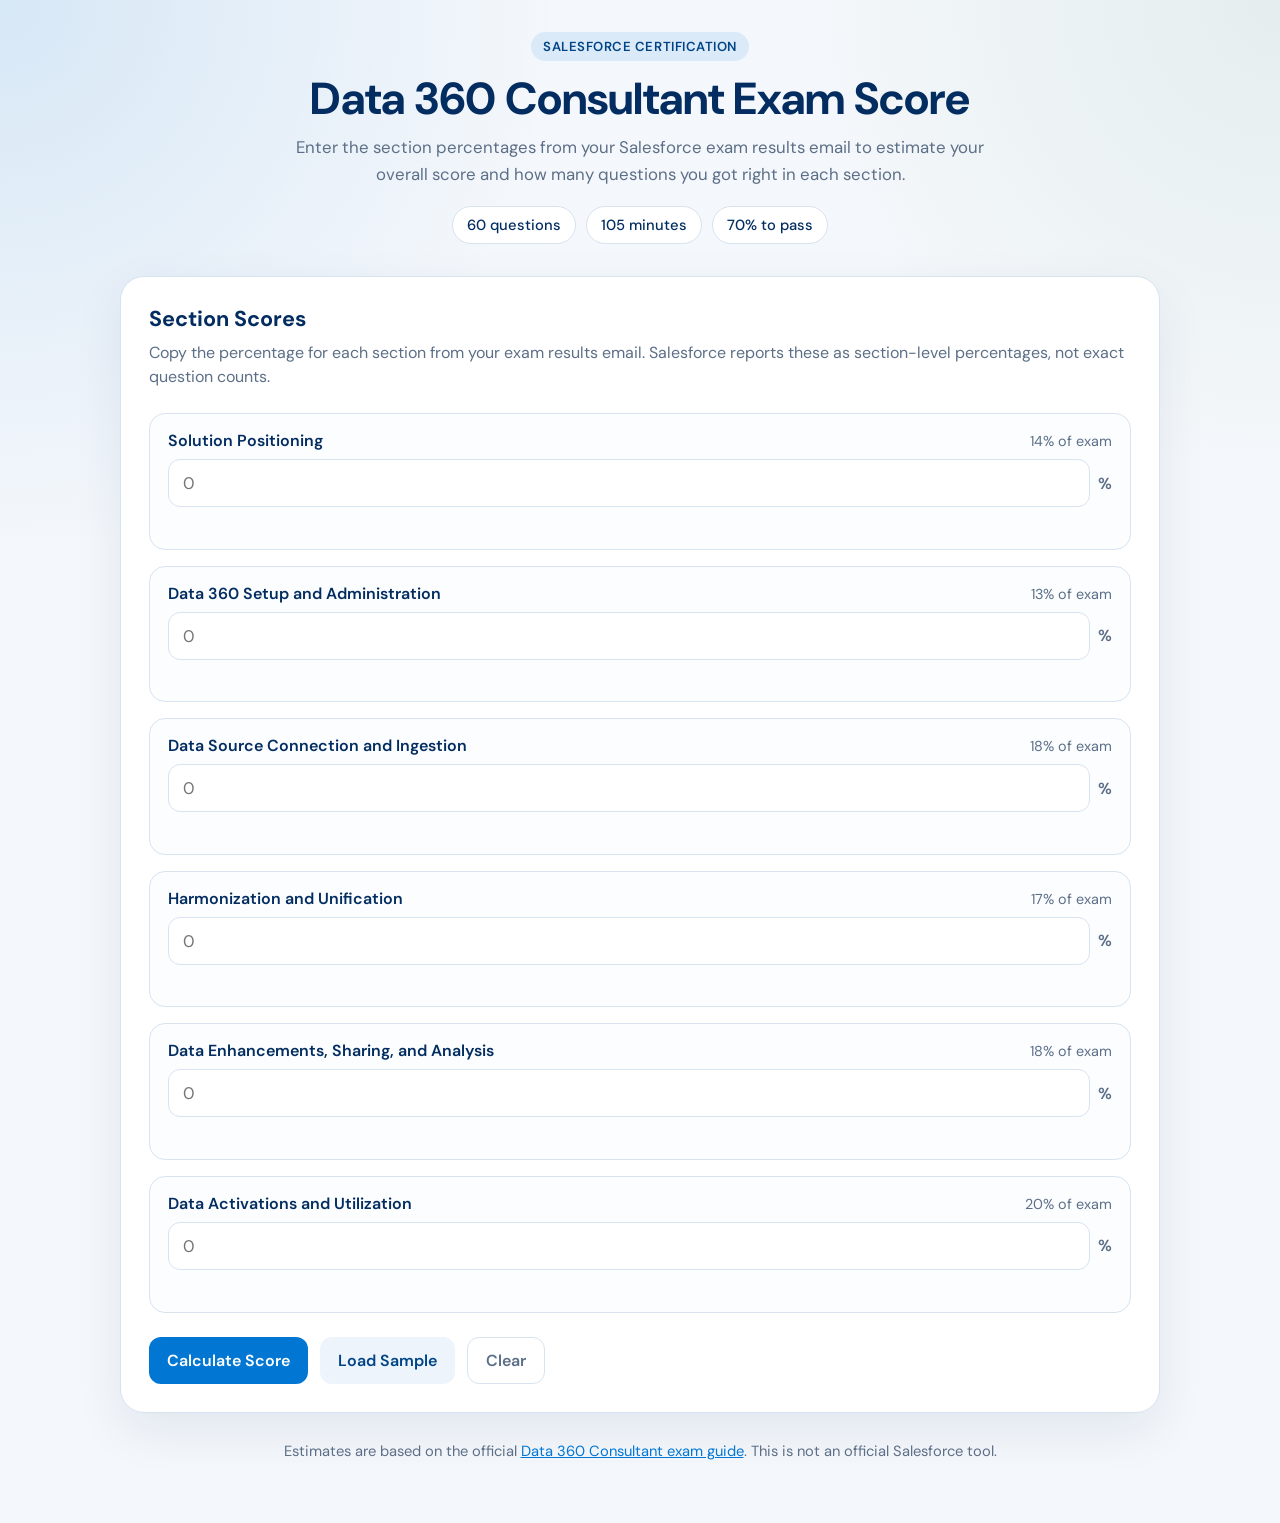
==== index.html @ 68bbe30e "Initial commit: Data 360 exam score app" ====
<!DOCTYPE html>
<html lang="en">
  <head>
    <meta charset="UTF-8" />
    <meta name="viewport" content="width=device-width, initial-scale=1.0" />
    <title>Data 360 Consultant Exam Score</title>
    <link rel="stylesheet" href="styles.css" />
    <link rel="preconnect" href="https://fonts.googleapis.com" />
    <link rel="preconnect" href="https://fonts.gstatic.com" crossorigin />
    <link
      href="https://fonts.googleapis.com/css2?family=DM+Sans:ital,opsz,wght@0,9..40,400;0,9..40,500;0,9..40,600;0,9..40,700;1,9..40,400&display=swap"
      rel="stylesheet"
    />
  </head>
  <body>
    <div class="page">
      <header class="hero">
        <div class="hero-badge">Salesforce Certification</div>
        <h1>Data 360 Consultant Exam Score</h1>
        <p class="hero-subtitle">
          Enter the section percentages from your Salesforce exam results email to
          estimate your overall score and how many questions you got right in each
          section.
        </p>
        <div class="exam-meta">
          <span>60 questions</span>
          <span>105 minutes</span>
          <span>70% to pass</span>
        </div>
      </header>

      <main class="layout">
        <section class="card input-card">
          <div class="card-header">
            <h2>Section Scores</h2>
            <p>
              Copy the percentage for each section from your exam results email.
              Salesforce reports these as section-level percentages, not exact
              question counts.
            </p>
          </div>

          <form id="score-form" novalidate>
            <div id="section-inputs" class="section-inputs"></div>

            <div class="form-actions">
              <button type="submit" class="btn btn-primary">
                Calculate Score
              </button>
              <button type="button" id="sample-btn" class="btn btn-secondary">
                Load Sample
              </button>
              <button type="button" id="clear-btn" class="btn btn-ghost">
                Clear
              </button>
            </div>
          </form>
        </section>

        <section id="results-card" class="card results-card hidden" aria-live="polite">
          <div class="card-header">
            <h2>Your Results</h2>
            <p id="results-subtitle">Estimated from your section percentages.</p>
          </div>

          <div class="overall-score">
            <div class="score-ring" id="score-ring">
              <svg viewBox="0 0 120 120" aria-hidden="true">
                <circle class="score-ring-track" cx="60" cy="60" r="52" />
                <circle class="score-ring-fill" id="score-ring-fill" cx="60" cy="60" r="52" />
              </svg>
              <div class="score-ring-label">
                <span class="score-value" id="overall-score">0%</span>
                <span class="score-caption">Overall Score</span>
              </div>
            </div>

            <div class="overall-details">
              <div id="pass-badge" class="pass-badge">Pass</div>
              <div class="stat-grid">
                <div class="stat">
                  <span class="stat-label">Passing Score</span>
                  <span class="stat-value">70%</span>
                </div>
                <div class="stat">
                  <span class="stat-label">Est. Questions Correct</span>
                  <span class="stat-value" id="total-correct">0 / 60</span>
                </div>
                <div class="stat">
                  <span class="stat-label">Points From Passing</span>
                  <span class="stat-value" id="points-from-pass">0</span>
                </div>
              </div>
              <p id="result-message" class="result-message"></p>
            </div>
          </div>

          <div class="breakdown">
            <h3>Section Breakdown</h3>
            <p class="breakdown-copy">
              Sections are ordered by room to improve. Each section includes links
              to official Salesforce Help articles and Trailhead modules for that
              topic.
            </p>
            <div id="section-results" class="section-results"></div>
          </div>
        </section>
      </main>

      <footer class="footer">
        <p>
          Estimates are based on the official
          <a
            href="https://help.salesforce.com/s/articleView?id=005298940&type=1"
            target="_blank"
            rel="noopener noreferrer"
            >Data 360 Consultant exam guide</a
          >. This is not an official Salesforce tool.
        </p>
      </footer>
    </div>

    <script src="app.js"></script>
  </body>
</html>
---- styles.css ----
:root {
  --bg: #f4f7fb;
  --surface: #ffffff;
  --text: #032d60;
  --text-muted: #5c6f87;
  --border: #d8e3f0;
  --primary: #0176d3;
  --primary-dark: #014486;
  --success: #2e844a;
  --success-soft: #e8f5ec;
  --danger: #ba0517;
  --danger-soft: #fde8ea;
  --ring-track: #e5edf7;
  --shadow: 0 18px 50px rgba(3, 45, 96, 0.08);
}

* {
  box-sizing: border-box;
}

body {
  margin: 0;
  font-family: "DM Sans", system-ui, sans-serif;
  color: var(--text);
  background:
    radial-gradient(circle at top left, rgba(1, 118, 211, 0.12), transparent 28%),
    radial-gradient(circle at top right, rgba(46, 132, 74, 0.08), transparent 24%),
    var(--bg);
}

a {
  color: var(--primary);
}

.page {
  max-width: 1080px;
  margin: 0 auto;
  padding: 32px 20px 48px;
}

.hero {
  text-align: center;
  margin-bottom: 32px;
}

.hero-badge {
  display: inline-block;
  padding: 6px 12px;
  border-radius: 999px;
  background: rgba(1, 118, 211, 0.1);
  color: var(--primary-dark);
  font-size: 0.82rem;
  font-weight: 600;
  letter-spacing: 0.04em;
  text-transform: uppercase;
}

.hero h1 {
  margin: 14px 0 10px;
  font-size: clamp(2rem, 4vw, 2.8rem);
  line-height: 1.1;
}

.hero-subtitle {
  max-width: 720px;
  margin: 0 auto;
  color: var(--text-muted);
  font-size: 1.05rem;
  line-height: 1.6;
}

.exam-meta {
  display: flex;
  justify-content: center;
  flex-wrap: wrap;
  gap: 10px;
  margin-top: 18px;
}

.exam-meta span {
  padding: 8px 14px;
  border-radius: 999px;
  background: var(--surface);
  border: 1px solid var(--border);
  font-size: 0.92rem;
  font-weight: 500;
}

.layout {
  display: grid;
  gap: 24px;
}

.card {
  background: var(--surface);
  border: 1px solid var(--border);
  border-radius: 24px;
  box-shadow: var(--shadow);
  padding: 28px;
}

.card-header h2,
.breakdown h3 {
  margin: 0 0 8px;
  font-size: 1.35rem;
}

.card-header p,
.breakdown p {
  margin: 0;
  color: var(--text-muted);
  line-height: 1.5;
}

.section-inputs {
  display: grid;
  gap: 16px;
  margin-top: 24px;
}

.section-input {
  display: grid;
  gap: 8px;
  padding: 16px 18px;
  border: 1px solid var(--border);
  border-radius: 16px;
  background: #fbfdff;
}

.section-input-copy {
  display: flex;
  justify-content: space-between;
  gap: 12px;
  align-items: baseline;
}

.section-input-name {
  font-weight: 600;
}

.section-input-weight {
  color: var(--text-muted);
  font-size: 0.9rem;
  white-space: nowrap;
}

.section-input-field {
  display: flex;
  align-items: center;
  gap: 8px;
}

.section-input-field input {
  width: 100%;
  border: 1px solid var(--border);
  border-radius: 12px;
  padding: 12px 14px;
  font: inherit;
  font-size: 1.05rem;
  color: var(--text);
  background: var(--surface);
}

.section-input-field input:focus {
  outline: 2px solid rgba(1, 118, 211, 0.25);
  border-color: var(--primary);
}

.input-suffix {
  color: var(--text-muted);
  font-weight: 600;
}

.field-error {
  min-height: 1.1rem;
  color: var(--danger);
  font-size: 0.88rem;
}

.form-actions {
  display: flex;
  flex-wrap: wrap;
  gap: 12px;
  margin-top: 24px;
}

.btn {
  border: none;
  border-radius: 12px;
  padding: 12px 18px;
  font: inherit;
  font-weight: 600;
  cursor: pointer;
  transition: transform 0.15s ease, background 0.15s ease;
}

.btn:hover {
  transform: translateY(-1px);
}

.btn-primary {
  background: var(--primary);
  color: white;
}

.btn-primary:hover {
  background: var(--primary-dark);
}

.btn-secondary {
  background: #eef4fb;
  color: var(--primary-dark);
}

.btn-ghost {
  background: transparent;
  color: var(--text-muted);
  border: 1px solid var(--border);
}

.hidden {
  display: none;
}

.overall-score {
  display: grid;
  grid-template-columns: 180px 1fr;
  gap: 28px;
  align-items: center;
  margin-top: 24px;
}

.score-ring {
  position: relative;
  width: 180px;
  height: 180px;
}

.score-ring svg {
  width: 100%;
  height: 100%;
  transform: rotate(-90deg);
}

.score-ring-track,
.score-ring-fill {
  fill: none;
  stroke-width: 10;
}

.score-ring-track {
  stroke: var(--ring-track);
}

.score-ring-fill {
  stroke: var(--primary);
  stroke-linecap: round;
  transition: stroke-dashoffset 0.5s ease;
}

.score-ring-label {
  position: absolute;
  inset: 0;
  display: flex;
  flex-direction: column;
  align-items: center;
  justify-content: center;
}

.score-value {
  font-size: 2rem;
  font-weight: 700;
}

.score-caption {
  color: var(--text-muted);
  font-size: 0.9rem;
}

.pass-badge {
  display: inline-flex;
  align-items: center;
  padding: 8px 14px;
  border-radius: 999px;
  font-weight: 700;
  margin-bottom: 16px;
}

.pass-badge.pass {
  background: var(--success-soft);
  color: var(--success);
}

.pass-badge.fail {
  background: var(--danger-soft);
  color: var(--danger);
}

.stat-grid {
  display: grid;
  grid-template-columns: repeat(3, minmax(0, 1fr));
  gap: 12px;
}

.stat {
  padding: 14px;
  border-radius: 14px;
  background: #f8fbff;
  border: 1px solid var(--border);
}

.stat-label {
  display: block;
  color: var(--text-muted);
  font-size: 0.86rem;
  margin-bottom: 6px;
}

.stat-value {
  font-size: 1.2rem;
  font-weight: 700;
}

.result-message {
  margin: 18px 0 0;
  color: var(--text-muted);
  line-height: 1.5;
}

.breakdown {
  margin-top: 28px;
}

.breakdown-copy {
  margin: 0 0 4px;
  color: var(--text-muted);
  line-height: 1.5;
}

.section-results {
  display: grid;
  gap: 14px;
  margin-top: 16px;
}

.section-result {
  padding: 18px;
  border-radius: 16px;
  border: 1px solid var(--border);
  background: #fbfdff;
}

.section-result-header {
  display: flex;
  justify-content: space-between;
  gap: 16px;
  align-items: start;
}

.section-result-header h4 {
  margin: 0 0 4px;
  font-size: 1rem;
}

.section-result-header p {
  margin: 0;
  color: var(--text-muted);
  font-size: 0.9rem;
}

.section-result-score {
  text-align: right;
}

.section-result-score span {
  display: block;
  font-size: 1.35rem;
  font-weight: 700;
}

.section-result-score small {
  color: var(--text-muted);
}

.progress-bar {
  height: 10px;
  margin-top: 14px;
  border-radius: 999px;
  background: var(--ring-track);
  overflow: hidden;
}

.progress-fill {
  height: 100%;
  border-radius: inherit;
  background: linear-gradient(90deg, var(--primary), #3ba0ff);
}

.section-result-footer {
  display: flex;
  justify-content: space-between;
  gap: 12px;
  margin-top: 10px;
  color: var(--text-muted);
  font-size: 0.88rem;
}

.study-resources {
  margin-top: 16px;
  padding-top: 16px;
  border-top: 1px solid var(--border);
}

.study-resources-priority {
  background: #f3f8ff;
  margin: 16px -18px -18px;
  padding: 16px 18px 18px;
  border-top: 1px solid #c9dcf3;
  border-radius: 0 0 16px 16px;
}

.study-resources-header {
  display: flex;
  align-items: center;
  justify-content: space-between;
  gap: 12px;
  margin-bottom: 10px;
}

.study-resources-title {
  font-size: 0.92rem;
  font-weight: 700;
  color: var(--text);
}

.study-resources-badge {
  padding: 4px 10px;
  border-radius: 999px;
  background: rgba(1, 118, 211, 0.12);
  color: var(--primary-dark);
  font-size: 0.78rem;
  font-weight: 700;
  text-transform: uppercase;
  letter-spacing: 0.03em;
}

.study-link-list {
  list-style: none;
  margin: 0;
  padding: 0;
  display: grid;
  gap: 8px;
}

.study-link {
  display: flex;
  align-items: center;
  justify-content: space-between;
  gap: 12px;
  padding: 10px 12px;
  border: 1px solid var(--border);
  border-radius: 12px;
  background: var(--surface);
  color: var(--text);
  text-decoration: none;
  transition: border-color 0.15s ease, background 0.15s ease, transform 0.15s ease;
}

.study-link:hover {
  border-color: var(--primary);
  background: #f7fbff;
  transform: translateX(2px);
}

.study-link-label {
  font-size: 0.92rem;
  font-weight: 600;
}

.study-link-source {
  flex-shrink: 0;
  padding: 4px 8px;
  border-radius: 999px;
  background: #eef4fb;
  color: var(--primary-dark);
  font-size: 0.75rem;
  font-weight: 700;
}

.footer {
  margin-top: 28px;
  text-align: center;
  color: var(--text-muted);
  font-size: 0.92rem;
}

@media (max-width: 760px) {
  .overall-score,
  .stat-grid {
    grid-template-columns: 1fr;
  }

  .score-ring {
    margin: 0 auto;
  }

  .section-input-copy {
    flex-direction: column;
    align-items: flex-start;
  }

  .section-result-header,
  .section-result-footer {
    flex-direction: column;
  }

  .section-result-score {
    text-align: left;
  }
}
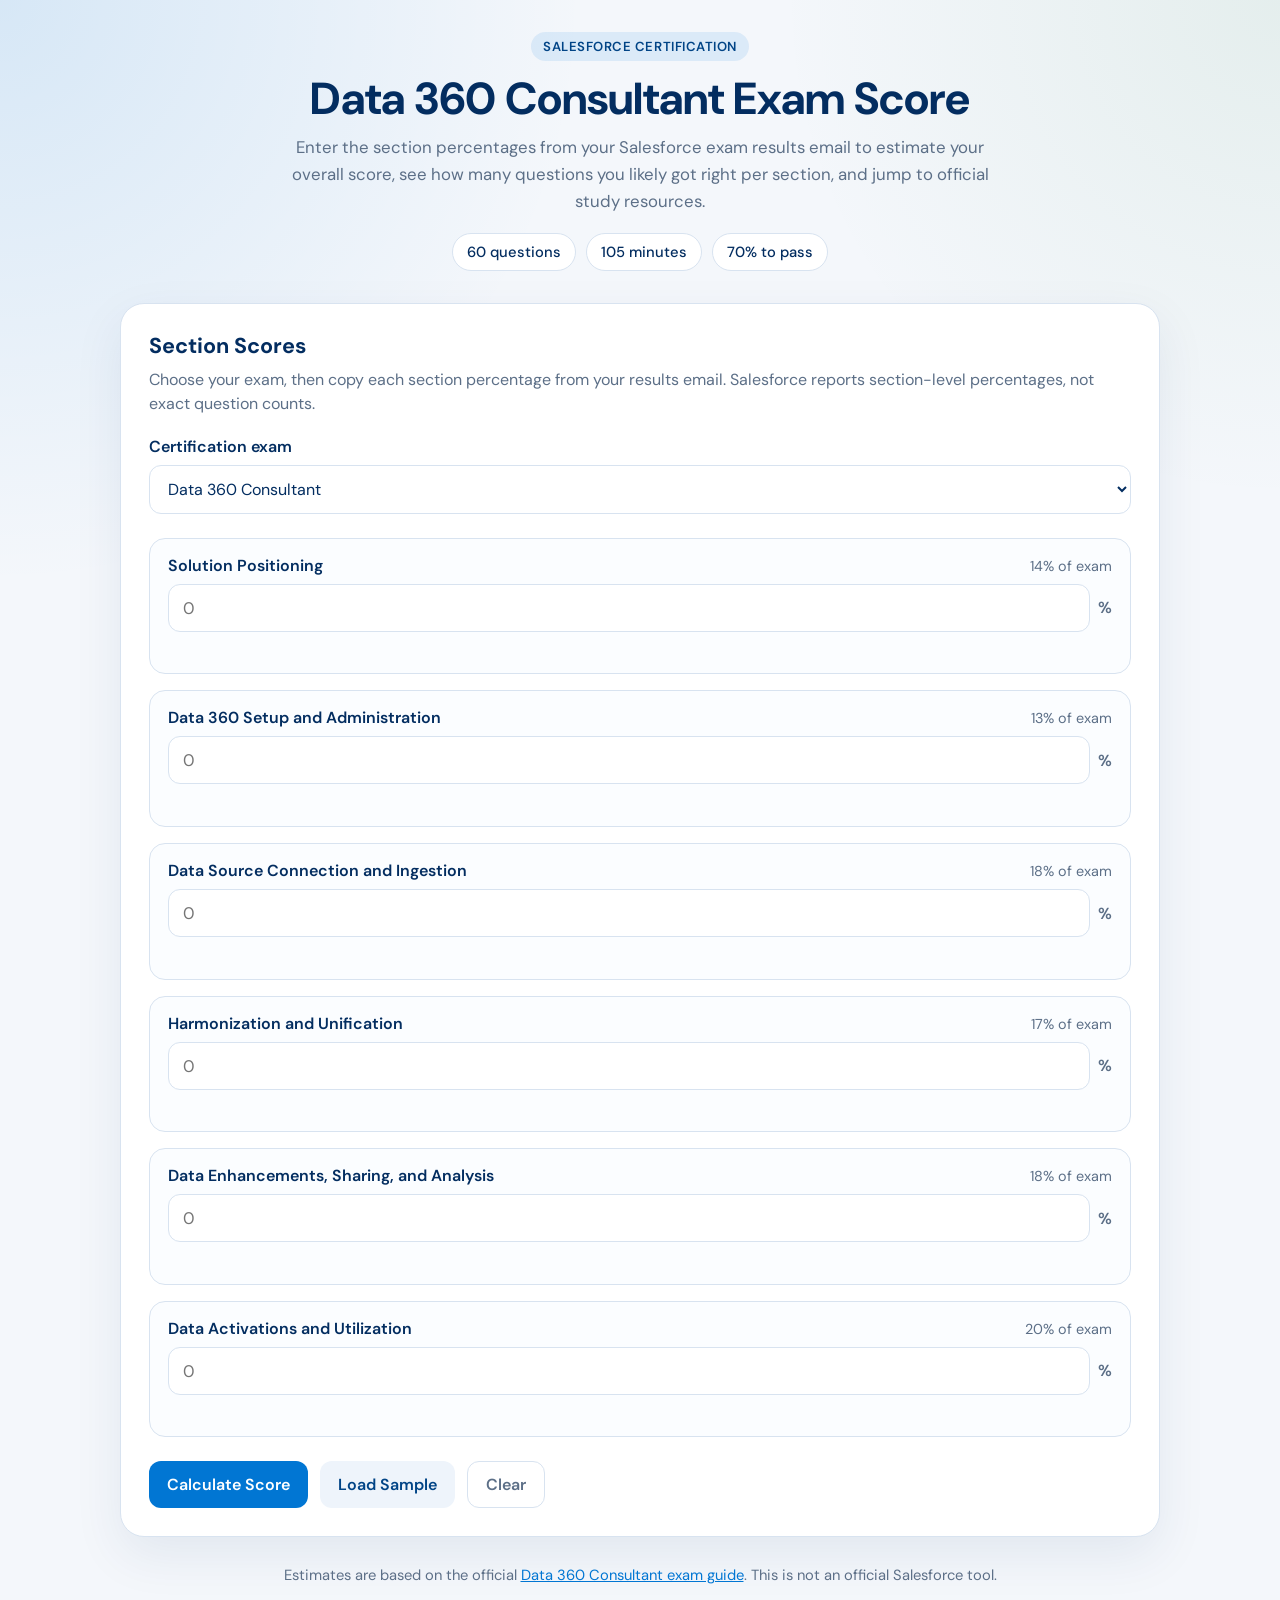
==== commit 449b0c43: "Add Marketing Cloud Email Specialist exam and section color tiers - Exam selector for Data 360 Consu" ====
--- a/index.html
+++ b/index.html
@@ -3,7 +3,7 @@
   <head>
     <meta charset="UTF-8" />
     <meta name="viewport" content="width=device-width, initial-scale=1.0" />
-    <title>Data 360 Consultant Exam Score</title>
+    <title>Salesforce Exam Score Calculator</title>
     <link rel="stylesheet" href="styles.css" />
     <link rel="preconnect" href="https://fonts.googleapis.com" />
     <link rel="preconnect" href="https://fonts.gstatic.com" crossorigin />
@@ -16,17 +16,13 @@
     <div class="page">
       <header class="hero">
         <div class="hero-badge">Salesforce Certification</div>
-        <h1>Data 360 Consultant Exam Score</h1>
+        <h1 id="hero-title">Salesforce Exam Score</h1>
         <p class="hero-subtitle">
           Enter the section percentages from your Salesforce exam results email to
-          estimate your overall score and how many questions you got right in each
-          section.
+          estimate your overall score, see how many questions you likely got right
+          per section, and jump to official study resources.
         </p>
-        <div class="exam-meta">
-          <span>60 questions</span>
-          <span>105 minutes</span>
-          <span>70% to pass</span>
-        </div>
+        <div class="exam-meta" id="exam-meta"></div>
       </header>
 
       <main class="layout">
@@ -34,11 +30,16 @@
           <div class="card-header">
             <h2>Section Scores</h2>
             <p>
-              Copy the percentage for each section from your exam results email.
-              Salesforce reports these as section-level percentages, not exact
-              question counts.
+              Choose your exam, then copy each section percentage from your results
+              email. Salesforce reports section-level percentages, not exact question
+              counts.
             </p>
           </div>
+
+          <label class="exam-select-label" for="exam-select">
+            <span>Certification exam</span>
+            <select id="exam-select" class="exam-select"></select>
+          </label>
 
           <form id="score-form" novalidate>
             <div id="section-inputs" class="section-inputs"></div>
@@ -63,6 +64,12 @@
             <p id="results-subtitle">Estimated from your section percentages.</p>
           </div>
 
+          <div class="score-legend" aria-label="Section score color guide">
+            <span class="legend-item legend-weak">59% or below — needs focus</span>
+            <span class="legend-item legend-mid">60–84% — getting there</span>
+            <span class="legend-item legend-strong">85%+ — strong section</span>
+          </div>
+
           <div class="overall-score">
             <div class="score-ring" id="score-ring">
               <svg viewBox="0 0 120 120" aria-hidden="true">
@@ -80,7 +87,7 @@
               <div class="stat-grid">
                 <div class="stat">
                   <span class="stat-label">Passing Score</span>
-                  <span class="stat-value">70%</span>
+                  <span class="stat-value" id="passing-score">70%</span>
                 </div>
                 <div class="stat">
                   <span class="stat-label">Est. Questions Correct</span>
@@ -98,9 +105,9 @@
           <div class="breakdown">
             <h3>Section Breakdown</h3>
             <p class="breakdown-copy">
-              Sections are ordered by room to improve. Each section includes links
-              to official Salesforce Help articles and Trailhead modules for that
-              topic.
+              Sections are ordered by room to improve. Each card is color-coded by
+              your section score and includes official Salesforce Help articles and
+              Trailhead modules.
             </p>
             <div id="section-results" class="section-results"></div>
           </div>
@@ -111,15 +118,17 @@
         <p>
           Estimates are based on the official
           <a
+            id="exam-guide-link"
             href="https://help.salesforce.com/s/articleView?id=005298940&type=1"
             target="_blank"
             rel="noopener noreferrer"
-            >Data 360 Consultant exam guide</a
+            >exam guide</a
           >. This is not an official Salesforce tool.
         </p>
       </footer>
     </div>
 
+    <script src="exams.js"></script>
     <script src="app.js"></script>
   </body>
 </html>
--- a/styles.css
+++ b/styles.css
@@ -112,6 +112,32 @@
   line-height: 1.5;
 }
 
+.exam-select-label {
+  display: grid;
+  gap: 8px;
+  margin-top: 20px;
+}
+
+.exam-select-label span {
+  font-weight: 600;
+}
+
+.exam-select {
+  width: 100%;
+  border: 1px solid var(--border);
+  border-radius: 12px;
+  padding: 12px 14px;
+  font: inherit;
+  font-size: 1rem;
+  color: var(--text);
+  background: var(--surface);
+}
+
+.exam-select:focus {
+  outline: 2px solid rgba(1, 118, 211, 0.25);
+  border-color: var(--primary);
+}
+
 .section-inputs {
   display: grid;
   gap: 16px;
@@ -337,6 +363,39 @@
   line-height: 1.5;
 }
 
+.score-legend {
+  display: flex;
+  flex-wrap: wrap;
+  gap: 10px;
+  margin-top: 16px;
+}
+
+.legend-item {
+  padding: 8px 12px;
+  border-radius: 999px;
+  font-size: 0.84rem;
+  font-weight: 600;
+  border: 1px solid transparent;
+}
+
+.legend-weak {
+  background: #fde8ea;
+  color: #8a1538;
+  border-color: #f5c6cb;
+}
+
+.legend-mid {
+  background: #fff8e1;
+  color: #7a5c00;
+  border-color: #ffe082;
+}
+
+.legend-strong {
+  background: #e8f5ec;
+  color: #1f6b35;
+  border-color: #b7dfc4;
+}
+
 .section-results {
   display: grid;
   gap: 14px;
@@ -348,6 +407,57 @@
   border-radius: 16px;
   border: 1px solid var(--border);
   background: #fbfdff;
+}
+
+.section-tier-weak {
+  background: #fff5f5;
+  border-color: #f0c4c8;
+}
+
+.section-tier-mid {
+  background: #fffdf3;
+  border-color: #f0e0a8;
+}
+
+.section-tier-strong {
+  background: #f4fbf6;
+  border-color: #b9dfc6;
+}
+
+.section-tier-badge {
+  display: inline-block;
+  margin-top: 6px;
+  padding: 4px 10px;
+  border-radius: 999px;
+  font-size: 0.75rem;
+  font-weight: 700;
+}
+
+.section-tier-weak .section-tier-badge {
+  background: #fde8ea;
+  color: #8a1538;
+}
+
+.section-tier-mid .section-tier-badge {
+  background: #fff8e1;
+  color: #7a5c00;
+}
+
+.section-tier-strong .section-tier-badge {
+  background: #e8f5ec;
+  color: #1f6b35;
+}
+
+.progress-fill-weak {
+  background: linear-gradient(90deg, #d9534f, #f08080);
+}
+
+.progress-fill-mid {
+  background: linear-gradient(90deg, #e6b800, #ffd54f);
+}
+
+.progress-fill-strong {
+  background: linear-gradient(90deg, #2e844a, #5cb87a);
 }
 
 .section-result-header {
@@ -517,4 +627,8 @@
   .section-result-score {
     text-align: left;
   }
+
+  .score-legend {
+    flex-direction: column;
+  }
 }
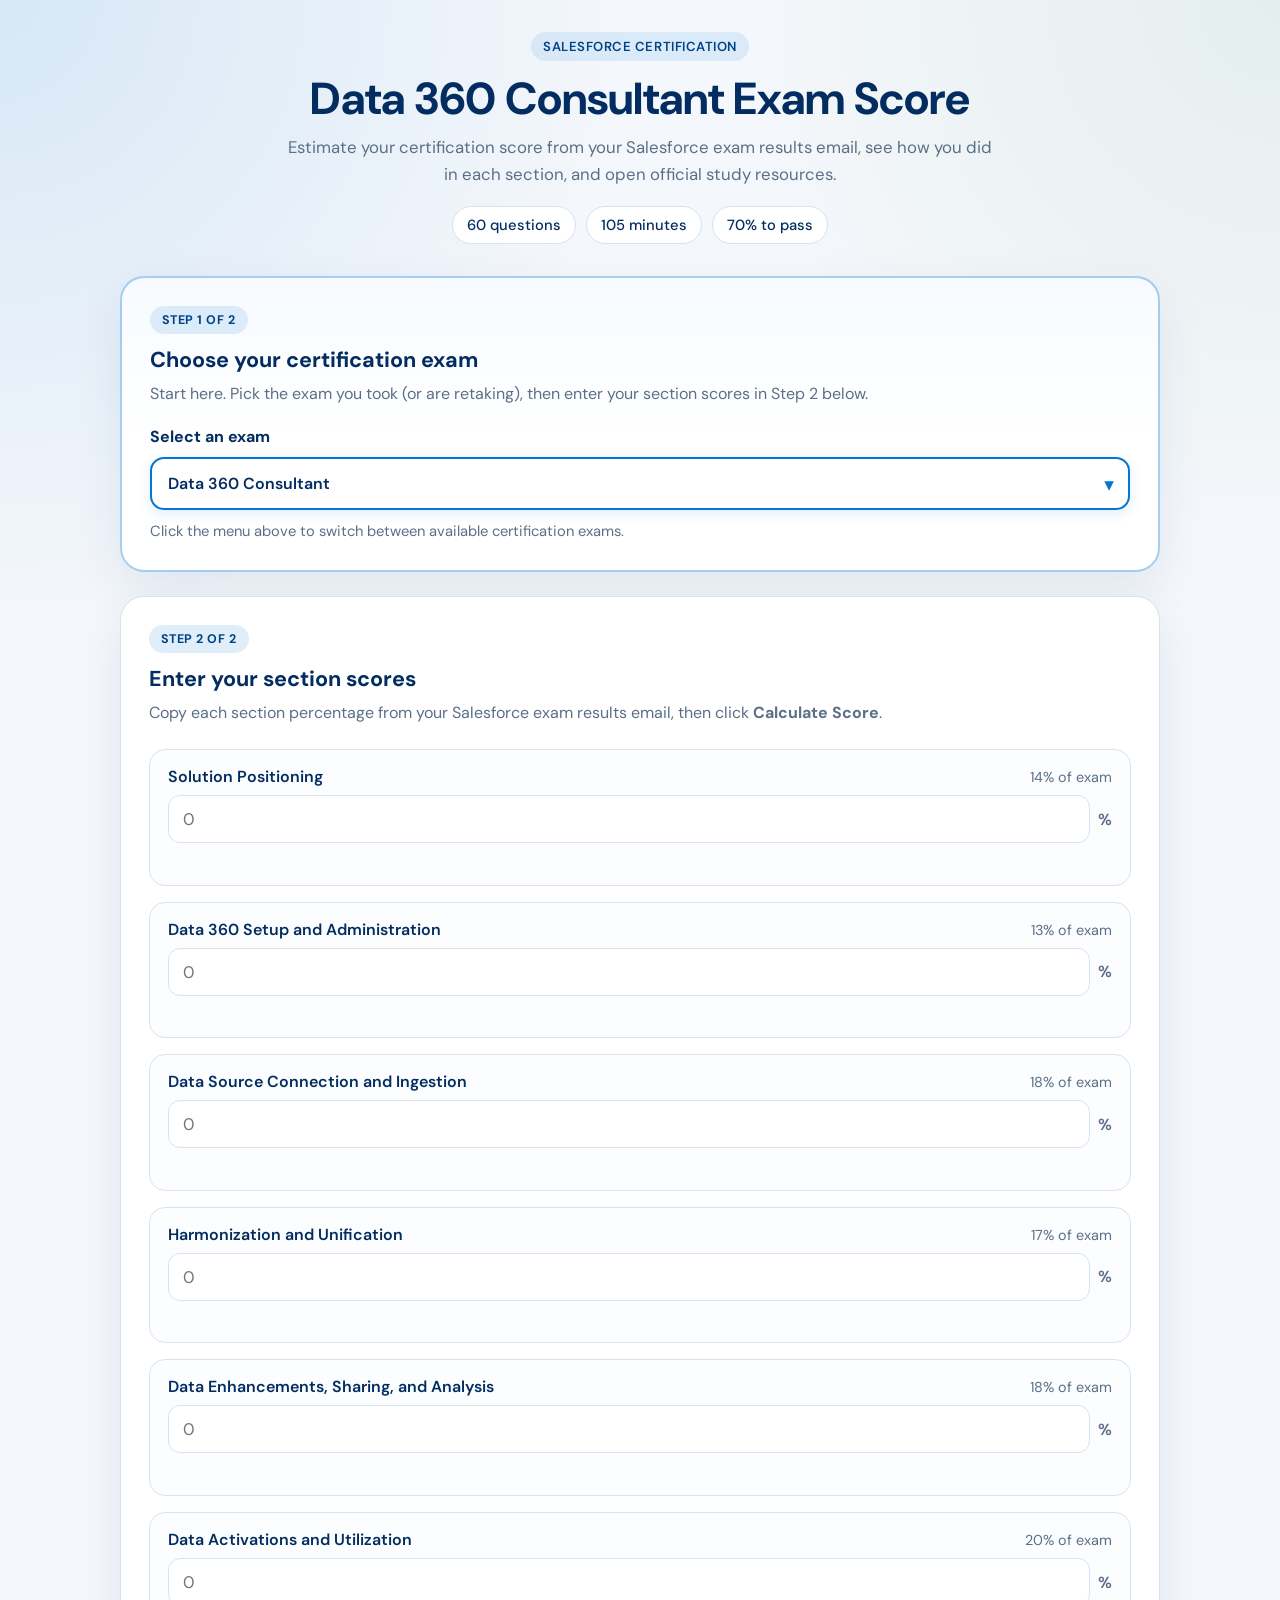
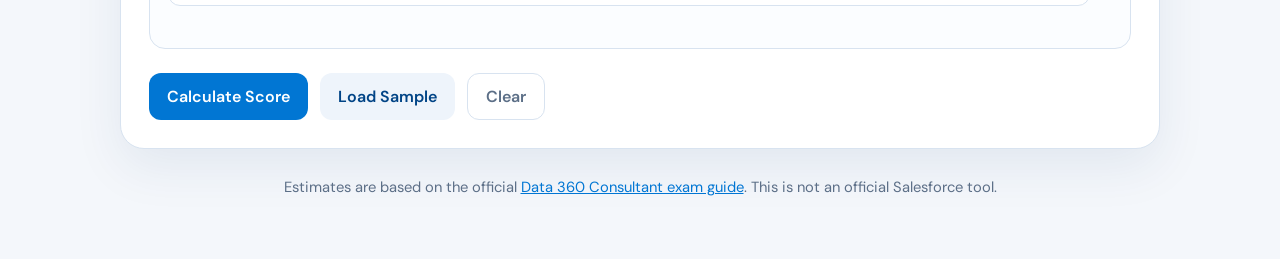
==== commit 9dfb8687: "Improve exam picker and section breakdown UX Make the exam selector a clear Step 1 card with instruc" ====
--- a/index.html
+++ b/index.html
@@ -18,28 +18,44 @@
         <div class="hero-badge">Salesforce Certification</div>
         <h1 id="hero-title">Salesforce Exam Score</h1>
         <p class="hero-subtitle">
-          Enter the section percentages from your Salesforce exam results email to
-          estimate your overall score, see how many questions you likely got right
-          per section, and jump to official study resources.
+          Estimate your certification score from your Salesforce exam results email,
+          see how you did in each section, and open official study resources.
         </p>
         <div class="exam-meta" id="exam-meta"></div>
       </header>
 
       <main class="layout">
+        <section class="card exam-picker-card" aria-labelledby="exam-picker-heading">
+          <div class="step-badge">Step 1 of 2</div>
+          <h2 id="exam-picker-heading" class="exam-picker-title">
+            Choose your certification exam
+          </h2>
+          <p class="exam-picker-copy">
+            Start here. Pick the exam you took (or are retaking), then enter your
+            section scores in Step 2 below.
+          </p>
+
+          <label class="exam-select-label" for="exam-select">
+            <span class="exam-select-label-text">Select an exam</span>
+            <div class="exam-select-wrap">
+              <select id="exam-select" class="exam-select" aria-describedby="exam-select-hint"></select>
+              <span class="exam-select-chevron" aria-hidden="true">▾</span>
+            </div>
+          </label>
+          <p id="exam-select-hint" class="exam-select-hint">
+            Click the menu above to switch between available certification exams.
+          </p>
+        </section>
+
         <section class="card input-card">
           <div class="card-header">
-            <h2>Section Scores</h2>
+            <div class="step-badge">Step 2 of 2</div>
+            <h2>Enter your section scores</h2>
             <p>
-              Choose your exam, then copy each section percentage from your results
-              email. Salesforce reports section-level percentages, not exact question
-              counts.
+              Copy each section percentage from your Salesforce exam results email,
+              then click <strong>Calculate Score</strong>.
             </p>
           </div>
-
-          <label class="exam-select-label" for="exam-select">
-            <span>Certification exam</span>
-            <select id="exam-select" class="exam-select"></select>
-          </label>
 
           <form id="score-form" novalidate>
             <div id="section-inputs" class="section-inputs"></div>
@@ -105,9 +121,9 @@
           <div class="breakdown">
             <h3>Section Breakdown</h3>
             <p class="breakdown-copy">
-              Sections are ordered by room to improve. Each card is color-coded by
-              your section score and includes official Salesforce Help articles and
-              Trailhead modules.
+              Sections appear in the same order as above. Each card is color-coded by
+              your section score. Expand <strong>Official study resources</strong> on
+              any section to see Help docs and Trailhead modules.
             </p>
             <div id="section-results" class="section-results"></div>
           </div>
--- a/styles.css
+++ b/styles.css
@@ -112,14 +112,48 @@
   line-height: 1.5;
 }
 
+.step-badge {
+  display: inline-block;
+  padding: 6px 12px;
+  border-radius: 999px;
+  background: rgba(1, 118, 211, 0.12);
+  color: var(--primary-dark);
+  font-size: 0.78rem;
+  font-weight: 700;
+  letter-spacing: 0.04em;
+  text-transform: uppercase;
+  margin-bottom: 12px;
+}
+
+.exam-picker-card {
+  border: 2px solid rgba(1, 118, 211, 0.35);
+  background: linear-gradient(180deg, #f7fbff 0%, var(--surface) 55%);
+}
+
+.exam-picker-title {
+  margin: 0 0 8px;
+  font-size: 1.35rem;
+}
+
+.exam-picker-copy {
+  margin: 0;
+  color: var(--text-muted);
+  line-height: 1.5;
+}
+
 .exam-select-label {
   display: grid;
-  gap: 8px;
+  gap: 10px;
   margin-top: 20px;
 }
 
-.exam-select-label span {
-  font-weight: 600;
+.exam-select-label-text {
+  font-weight: 700;
+  font-size: 1rem;
+}
+
+.exam-select-wrap {
+  position: relative;
 }
 
 .exam-select {
@@ -133,6 +167,40 @@
   background: var(--surface);
 }
 
+.exam-select-wrap .exam-select {
+  appearance: none;
+  -webkit-appearance: none;
+  padding: 14px 44px 14px 16px;
+  border: 2px solid var(--primary);
+  border-radius: 14px;
+  font-weight: 600;
+  cursor: pointer;
+  box-shadow: 0 4px 14px rgba(1, 118, 211, 0.12);
+}
+
+.exam-select-wrap .exam-select:hover {
+  border-color: var(--primary-dark);
+  background: #f7fbff;
+}
+
+.exam-select-chevron {
+  position: absolute;
+  right: 16px;
+  top: 50%;
+  transform: translateY(-50%);
+  pointer-events: none;
+  color: var(--primary);
+  font-size: 1.2rem;
+  font-weight: 700;
+}
+
+.exam-select-hint {
+  margin: 10px 0 0;
+  color: var(--text-muted);
+  font-size: 0.92rem;
+  line-height: 1.5;
+}
+
 .exam-select:focus {
   outline: 2px solid rgba(1, 118, 211, 0.25);
   border-color: var(--primary);
@@ -515,43 +583,131 @@
   font-size: 0.88rem;
 }
 
-.study-resources {
-  margin-top: 16px;
-  padding-top: 16px;
+.study-resources-details {
+  margin: 16px -18px -18px;
   border-top: 1px solid var(--border);
-}
-
-.study-resources-priority {
-  background: #f3f8ff;
-  margin: 16px -18px -18px;
-  padding: 16px 18px 18px;
-  border-top: 1px solid #c9dcf3;
   border-radius: 0 0 16px 16px;
-}
-
-.study-resources-header {
+  overflow: hidden;
+}
+
+.section-tier-weak .study-resources-details {
+  border-top-color: #f0c4c8;
+  background: #fff5f5;
+}
+
+.section-tier-mid .study-resources-details {
+  border-top-color: #f0e0a8;
+  background: #fffdf3;
+}
+
+.section-tier-strong .study-resources-details {
+  border-top-color: #b9dfc6;
+  background: #f4fbf6;
+}
+
+.study-resources-summary {
+  list-style: none;
+  cursor: pointer;
+  padding: 14px 18px;
   display: flex;
   align-items: center;
   justify-content: space-between;
   gap: 12px;
-  margin-bottom: 10px;
-}
-
-.study-resources-title {
   font-size: 0.92rem;
   font-weight: 700;
   color: var(--text);
+  user-select: none;
+}
+
+.study-resources-summary::-webkit-details-marker {
+  display: none;
+}
+
+.study-resources-summary-text {
+  display: inline-flex;
+  align-items: center;
+  gap: 8px;
+}
+
+.study-resources-summary-text::before {
+  content: "▸";
+  display: inline-block;
+  width: 1rem;
+  color: var(--text-muted);
+  transition: transform 0.15s ease;
+}
+
+.study-resources-details[open] .study-resources-summary-text::before {
+  transform: rotate(90deg);
+}
+
+.study-resources-count {
+  display: inline-flex;
+  align-items: center;
+  justify-content: center;
+  min-width: 1.5rem;
+  height: 1.5rem;
+  padding: 0 6px;
+  border-radius: 999px;
+  background: rgba(3, 45, 96, 0.08);
+  color: var(--text-muted);
+  font-size: 0.78rem;
+  font-weight: 700;
 }
 
 .study-resources-badge {
   padding: 4px 10px;
   border-radius: 999px;
-  background: rgba(1, 118, 211, 0.12);
-  color: var(--primary-dark);
   font-size: 0.78rem;
   font-weight: 700;
   text-transform: uppercase;
   letter-spacing: 0.03em;
+  flex-shrink: 0;
+}
+
+.section-tier-weak .study-resources-badge {
+  background: #fde8ea;
+  color: #8a1538;
+}
+
+.section-tier-mid .study-resources-badge {
+  background: #fff8e1;
+  color: #7a5c00;
+}
+
+.section-tier-strong .study-resources-badge {
+  background: #e8f5ec;
+  color: #1f6b35;
+}
+
+.study-resources-panel {
+  padding: 0 18px 18px;
+}
+
+.study-resources-intro {
+  margin: 0 0 12px;
+  color: var(--text-muted);
+  font-size: 0.86rem;
+  line-height: 1.5;
+}
+
+.resource-legend-help,
+.resource-legend-trailhead {
+  display: inline-block;
+  padding: 2px 8px;
+  border-radius: 999px;
+  font-size: 0.78rem;
+  font-weight: 700;
+}
+
+.resource-legend-help {
+  background: #eef4fb;
+  color: var(--primary-dark);
+}
+
+.resource-legend-trailhead {
+  background: #e8f5ec;
+  color: #1f6b35;
 }
 
 .study-link-list {
@@ -563,9 +719,9 @@
 }
 
 .study-link {
-  display: flex;
+  display: grid;
+  grid-template-columns: auto 1fr;
   align-items: center;
-  justify-content: space-between;
   gap: 12px;
   padding: 10px 12px;
   border: 1px solid var(--border);
@@ -576,25 +732,68 @@
   transition: border-color 0.15s ease, background 0.15s ease, transform 0.15s ease;
 }
 
+.study-link-help {
+  border-left: 4px solid var(--primary);
+}
+
+.study-link-trailhead {
+  border-left: 4px solid var(--success);
+}
+
+.section-tier-weak .study-link {
+  background: #fff9f9;
+  border-color: #f0c4c8;
+}
+
+.section-tier-mid .study-link {
+  background: #fffcf5;
+  border-color: #f0e0a8;
+}
+
+.section-tier-strong .study-link {
+  background: #f8fcf9;
+  border-color: #b9dfc6;
+}
+
 .study-link:hover {
+  transform: translateX(2px);
+}
+
+.study-link-help:hover {
   border-color: var(--primary);
   background: #f7fbff;
-  transform: translateX(2px);
+}
+
+.study-link-trailhead:hover {
+  border-color: var(--success);
+  background: #f4fbf6;
+}
+
+.study-link-type {
+  flex-shrink: 0;
+  padding: 4px 8px;
+  border-radius: 999px;
+  font-size: 0.72rem;
+  font-weight: 700;
+  text-transform: uppercase;
+  letter-spacing: 0.03em;
+  white-space: nowrap;
+}
+
+.study-link-type-help {
+  background: #eef4fb;
+  color: var(--primary-dark);
+}
+
+.study-link-type-trailhead {
+  background: #e8f5ec;
+  color: #1f6b35;
 }
 
 .study-link-label {
   font-size: 0.92rem;
   font-weight: 600;
-}
-
-.study-link-source {
-  flex-shrink: 0;
-  padding: 4px 8px;
-  border-radius: 999px;
-  background: #eef4fb;
-  color: var(--primary-dark);
-  font-size: 0.75rem;
-  font-weight: 700;
+  line-height: 1.35;
 }
 
 .footer {
@@ -631,4 +830,14 @@
   .score-legend {
     flex-direction: column;
   }
+
+  .study-resources-summary {
+    flex-direction: column;
+    align-items: flex-start;
+  }
+
+  .study-link {
+    grid-template-columns: 1fr;
+    gap: 8px;
+  }
 }
